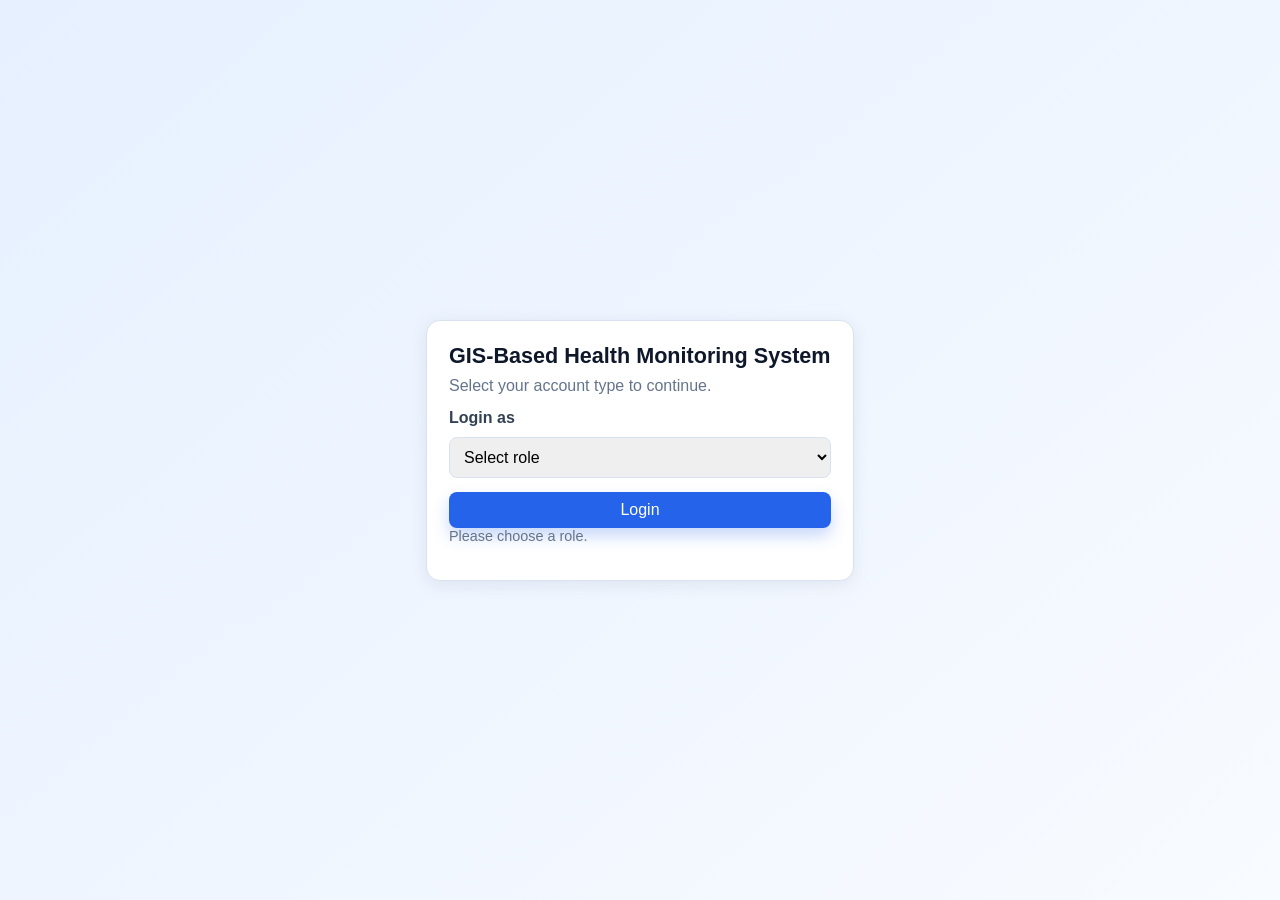
==== system/index.html @ 80acff9d "mao nani" ====
<!DOCTYPE html>
<html lang="en">
<head>
  <meta charset="UTF-8">
  <meta name="viewport" content="width=device-width, initial-scale=1.0">
  <title>GIS-Based Health Monitoring System</title>
  <link rel="stylesheet" href="styles.css">
</head>
<body>
  <button type="button" class="menu-fab" id="sidebar-toggle" aria-label="Toggle navigation" aria-expanded="true">
    <span class="menu-fab-lines">
      <span></span>
      <span></span>
      <span></span>
    </span>
  </button>
  <main class="layout sidebar-open">
    <aside class="sidebar">
      <h2>Navigation</h2>
      <p class="nav-group-title">Main</p>
      <nav>
        <a href="#admin-dashboard">Admin Dashboard</a>
        <a href="#case-management">Case Management</a>
      </nav>
      <hr class="sidebar-divider">
      <p class="nav-group-title">Case Workflow</p>
      <nav>
        <a href="#case-form-panel">Case Entry Form</a>
        <a href="#case-records-panel">Case Records</a>
        <a href="#history-panel">Submission History</a>
        <a href="#feedback-panel">Feedback</a>
      </nav>
      <div class="legend">
        <h3>Legend</h3>
        <p><span class="dot high"></span>High-risk barangay</p>
        <p><span class="dot medium"></span>Moderate-risk barangay</p>
        <p><span class="dot low"></span>Low-risk barangay</p>
      </div>
      <button type="button" class="btn ghost logout-btn sidebar-logout" id="logout-btn">Logout</button>
    </aside>

    <section class="content">
      <section id="admin-dashboard" class="panel">
        <div class="panel-title">
          <h2>Admin Dashboard</h2>
          <span class="pill role-admin">Role: Admin</span>
        </div>
        <div class="cards">
          <article class="card">
            <h3>Total Children Assessed</h3>
            <p class="number">1,248</p>
            <small>Current month</small>
          </article>
          <article class="card warning">
            <h3>Identified Malnourished</h3>
            <p class="number">147</p>
            <small>11.8% prevalence</small>
          </article>
          <article class="card danger">
            <h3>Urgent Alerts</h3>
            <p class="number">6</p>
            <small>Need immediate action</small>
          </article>
        </div>
      </section>

      <section id="case-management" class="panel">
        <div class="panel-title">
          <h2>Case Management</h2>
          <span class="pill role-admin">Barangay Health Worker</span>
        </div>

        <div class="case-summary" id="case-summary">
          <article class="summary-item">
            <h3>Monthly Screened</h3>
            <p id="summary-screened">1</p>
          </article>
          <article class="summary-item warning">
            <h3>Monthly Malnourished</h3>
            <p id="summary-malnourished">1</p>
          </article>
          <article class="summary-item">
            <h3>Prevalence Rate</h3>
            <p id="summary-prevalence">100.0%</p>
          </article>
          <article class="summary-item low">
            <h3>Submitted Cases</h3>
            <p id="summary-submitted">0</p>
          </article>
        </div>

        <form id="case-form" class="case-form">
          <div id="case-form-panel"></div>
          <div class="form-grid form-grid-wide">
            <label for="child-name">
              Child Full Name
              <input type="text" id="child-name" placeholder="e.g. Juan Dela Cruz" required>
            </label>
            <label for="child-age">
              Age
              <input type="number" id="child-age" min="0" max="18" placeholder="0-18" required>
            </label>
            <label for="child-sex">
              Sex
              <select id="child-sex" required>
                <option value="">Select sex</option>
                <option value="Male">Male</option>
                <option value="Female">Female</option>
              </select>
            </label>
            <label for="barangay-name">
              Barangay
              <input type="text" id="barangay-name" placeholder="e.g. Barangay 1" required>
            </label>
            <label for="date-screened">
              Date Screened
              <input type="date" id="date-screened" required>
            </label>
            <label for="nutritional-status">
              Nutritional Status
              <select id="nutritional-status" required>
                <option value="">Select status</option>
                <option value="Severely Underweight">Severely Underweight</option>
                <option value="Underweight">Underweight</option>
                <option value="Normal">Normal</option>
              </select>
            </label>
            <label for="workflow-status">
              Workflow Status
              <select id="workflow-status" required>
                <option value="Draft">Draft</option>
                <option value="For Submission">For Submission</option>
                <option value="Returned for Correction">Returned for Correction</option>
              </select>
            </label>
            <label for="case-remarks" class="full-width">
              Remarks / Notes
              <textarea id="case-remarks" rows="2" placeholder="Optional case notes or correction remarks"></textarea>
            </label>
          </div>
          <div class="action-row action-row-between">
            <div class="action-group">
              <button type="submit" class="btn primary" id="save-case-btn">Add Case</button>
              <button type="button" class="btn ghost" id="clear-form-btn">Clear Form</button>
            </div>
            <button type="button" class="btn success" id="submit-cases-btn">Submit Case List to Super Admin</button>
          </div>
          <p class="status-text" id="submission-status">No submission yet.</p>
        </form>

        <div class="filters-bar">
          <input type="text" id="filter-search" placeholder="Search child name">
          <input type="text" id="filter-barangay" placeholder="Filter by barangay">
          <select id="filter-nutrition">
            <option value="">All nutrition status</option>
            <option value="Severely Underweight">Severely Underweight</option>
            <option value="Underweight">Underweight</option>
            <option value="Normal">Normal</option>
          </select>
          <select id="filter-workflow">
            <option value="">All workflow status</option>
            <option value="Draft">Draft</option>
            <option value="For Submission">For Submission</option>
            <option value="Submitted">Submitted</option>
            <option value="Returned for Correction">Returned for Correction</option>
          </select>
        </div>

        <div class="table-wrap" id="case-records-panel">
          <table class="cases-table">
            <thead>
              <tr>
                <th>Child Name</th>
                <th>Age</th>
                <th>Sex</th>
                <th>Barangay</th>
                <th>Date Screened</th>
                <th>Nutrition Status</th>
                <th>Workflow</th>
                <th>Remarks</th>
                <th>Actions</th>
              </tr>
            </thead>
            <tbody id="cases-tbody"></tbody>
          </table>
        </div>

        <div class="support-grid">
          <section class="subpanel" id="history-panel">
            <h3>Submission History</h3>
            <div class="table-wrap">
              <table>
                <thead>
                  <tr>
                    <th>Submission Time</th>
                    <th>Cases Submitted</th>
                    <th>Status</th>
                  </tr>
                </thead>
                <tbody id="submission-history-body">
                  <tr>
                    <td colspan="3" class="empty-row">No submissions yet.</td>
                  </tr>
                </tbody>
              </table>
            </div>
          </section>

          <section class="subpanel" id="feedback-panel">
            <h3>Notifications and Feedback</h3>
            <ul id="feedback-list" class="feedback-list">
              <li class="empty-row">No returned cases.</li>
            </ul>
          </section>
        </div>
      </section>

    </section>
  </main>
  <script>
    (function () {
      const currentRole = sessionStorage.getItem("userRole");
      if (currentRole !== "admin") {
        window.location.href = "login.html";
        return;
      }

      const layout = document.querySelector(".layout");
      const sidebarToggle = document.querySelector("#sidebar-toggle");
      const logoutBtn = document.querySelector("#logout-btn");
      const caseForm = document.querySelector("#case-form");
      const casesBody = document.querySelector("#cases-tbody");
      const childNameInput = document.querySelector("#child-name");
      const childAgeInput = document.querySelector("#child-age");
      const childSexInput = document.querySelector("#child-sex");
      const barangayInput = document.querySelector("#barangay-name");
      const dateScreenedInput = document.querySelector("#date-screened");
      const statusInput = document.querySelector("#nutritional-status");
      const workflowInput = document.querySelector("#workflow-status");
      const remarksInput = document.querySelector("#case-remarks");
      const clearFormBtn = document.querySelector("#clear-form-btn");
      const submitCasesBtn = document.querySelector("#submit-cases-btn");
      const saveCaseBtn = document.querySelector("#save-case-btn");
      const submissionStatus = document.querySelector("#submission-status");
      const summaryScreened = document.querySelector("#summary-screened");
      const summaryMalnourished = document.querySelector("#summary-malnourished");
      const summaryPrevalence = document.querySelector("#summary-prevalence");
      const summarySubmitted = document.querySelector("#summary-submitted");
      const filterSearch = document.querySelector("#filter-search");
      const filterBarangay = document.querySelector("#filter-barangay");
      const filterNutrition = document.querySelector("#filter-nutrition");
      const filterWorkflow = document.querySelector("#filter-workflow");
      const submissionHistoryBody = document.querySelector("#submission-history-body");
      const feedbackList = document.querySelector("#feedback-list");

      let editingCaseId = null;
      let nextId = 2;
      const submissionHistory = [];
      const cases = [
        {
          id: 1,
          childName: "Sample Child A",
          childAge: "4",
          childSex: "Female",
          barangay: "Barangay 1",
          dateScreened: "2026-04-17",
          nutrition: "Underweight",
          workflow: "Draft",
          remarks: "Initial assessment completed."
        }
      ];

      if (layout && sidebarToggle) {
        sidebarToggle.addEventListener("click", function () {
          const isOpen = layout.classList.toggle("sidebar-open");
          layout.classList.toggle("sidebar-closed", !isOpen);
          sidebarToggle.setAttribute("aria-expanded", String(isOpen));
        });
      }

      if (logoutBtn) {
        logoutBtn.addEventListener("click", function () {
          sessionStorage.removeItem("userRole");
          window.location.href = "login.html";
        });
      }

      if (!caseForm || !casesBody) return;

      function resetCaseForm() {
        caseForm.reset();
        workflowInput.value = "Draft";
        editingCaseId = null;
        saveCaseBtn.textContent = "Add Case";
      }

      function getStatusPill(status) {
        if (status === "Severely Underweight") {
          return '<span class="pill risk high">Severely Underweight</span>';
        }
        if (status === "Underweight") {
          return '<span class="pill risk medium">Underweight</span>';
        }
        return '<span class="pill risk low">Normal</span>';
      }

      function escapeHtml(value) {
        return String(value)
          .replaceAll("&", "&amp;")
          .replaceAll("<", "&lt;")
          .replaceAll(">", "&gt;")
          .replaceAll('"', "&quot;")
          .replaceAll("'", "&#39;");
      }

      function getWorkflowPill(status) {
        if (status === "Submitted") return '<span class="pill wf submitted">Submitted</span>';
        if (status === "For Submission") return '<span class="pill wf for-submit">For Submission</span>';
        if (status === "Returned for Correction") return '<span class="pill wf returned">Returned for Correction</span>';
        return '<span class="pill wf draft">Draft</span>';
      }

      function updateSummary() {
        const total = cases.length;
        const malnourished = cases.filter(function (item) {
          return item.nutrition === "Severely Underweight" || item.nutrition === "Underweight";
        }).length;
        const submitted = cases.filter(function (item) {
          return item.workflow === "Submitted";
        }).length;
        const prevalence = total === 0 ? 0 : (malnourished / total) * 100;

        summaryScreened.textContent = String(total);
        summaryMalnourished.textContent = String(malnourished);
        summaryPrevalence.textContent = prevalence.toFixed(1) + "%";
        summarySubmitted.textContent = String(submitted);
      }

      function renderSubmissionHistory() {
        submissionHistoryBody.innerHTML = "";
        if (submissionHistory.length === 0) {
          submissionHistoryBody.innerHTML = '<tr><td colspan="3" class="empty-row">No submissions yet.</td></tr>';
          return;
        }

        submissionHistory.forEach(function (item) {
          const row = document.createElement("tr");
          row.innerHTML =
            "<td>" + escapeHtml(item.time) + "</td>" +
            "<td>" + escapeHtml(item.count) + "</td>" +
            '<td><span class="pill wf submitted">Submitted</span></td>';
          submissionHistoryBody.appendChild(row);
        });
      }

      function renderFeedback() {
        feedbackList.innerHTML = "";
        const returnedCases = cases.filter(function (item) {
          return item.workflow === "Returned for Correction" && item.remarks;
        });

        if (returnedCases.length === 0) {
          feedbackList.innerHTML = '<li class="empty-row">No returned cases.</li>';
          return;
        }

        returnedCases.forEach(function (item) {
          const listItem = document.createElement("li");
          listItem.innerHTML = "<strong>" +
            escapeHtml(item.childName) +
            " (" +
            escapeHtml(item.barangay) +
            ")</strong>: " +
            escapeHtml(item.remarks);
          feedbackList.appendChild(listItem);
        });
      }

      function getFilteredCases() {
        const search = filterSearch.value.trim().toLowerCase();
        const barangayFilter = filterBarangay.value.trim().toLowerCase();
        const nutritionFilter = filterNutrition.value;
        const workflowFilter = filterWorkflow.value;

        return cases.filter(function (item) {
          const matchSearch = !search || item.childName.toLowerCase().includes(search);
          const matchBarangay = !barangayFilter || item.barangay.toLowerCase().includes(barangayFilter);
          const matchNutrition = !nutritionFilter || item.nutrition === nutritionFilter;
          const matchWorkflow = !workflowFilter || item.workflow === workflowFilter;
          return matchSearch && matchBarangay && matchNutrition && matchWorkflow;
        });
      }

      function renderCases() {
        const filteredCases = getFilteredCases();
        casesBody.innerHTML = "";

        if (filteredCases.length === 0) {
          casesBody.innerHTML =
            '<tr><td colspan="9" class="empty-row">No cases match the current filters.</td></tr>';
          return;
        }

        filteredCases.forEach(function (item) {
          const row = document.createElement("tr");
          row.setAttribute("data-id", String(item.id));
          row.innerHTML =
            "<td>" + escapeHtml(item.childName) + "</td>" +
            "<td>" + escapeHtml(item.childAge) + "</td>" +
            "<td>" + escapeHtml(item.childSex) + "</td>" +
            "<td>" + escapeHtml(item.barangay) + "</td>" +
            "<td>" + escapeHtml(item.dateScreened) + "</td>" +
            "<td>" + getStatusPill(item.nutrition) + "</td>" +
            "<td>" + getWorkflowPill(item.workflow) + "</td>" +
            "<td>" + escapeHtml(item.remarks || "-") + "</td>" +
            '<td class="cell-actions">' +
            '<button type="button" class="btn small edit-btn">Edit</button>' +
            '<button type="button" class="btn small danger delete-btn">Delete</button>' +
            '<button type="button" class="btn small ghost remark-btn">Add Remark</button>' +
            "</td>";
          casesBody.appendChild(row);
        });
      }

      function refreshUI() {
        renderCases();
        updateSummary();
        renderSubmissionHistory();
        renderFeedback();
      }

      caseForm.addEventListener("submit", function (event) {
        event.preventDefault();

        const childName = childNameInput.value.trim();
        const childAge = childAgeInput.value.trim();
        const childSex = childSexInput.value.trim();
        const barangay = barangayInput.value.trim();
        const dateScreened = dateScreenedInput.value.trim();
        const nutrition = statusInput.value.trim();
        const workflow = workflowInput.value.trim();
        const remarks = remarksInput.value.trim();

        if (!childName || !childAge || !childSex || !barangay || !dateScreened || !nutrition || !workflow) {
          submissionStatus.textContent = "Please fill out all required fields.";
          return;
        }

        const ageNumber = Number(childAge);
        if (!Number.isInteger(ageNumber) || ageNumber < 0 || ageNumber > 18) {
          submissionStatus.textContent = "Age must be a whole number from 0 to 18.";
          return;
        }

        const isDuplicate = cases.some(function (item) {
          return item.id !== editingCaseId &&
            item.childName.toLowerCase() === childName.toLowerCase() &&
            item.barangay.toLowerCase() === barangay.toLowerCase() &&
            item.dateScreened === dateScreened;
        });

        if (isDuplicate) {
          submissionStatus.textContent = "Duplicate case detected for the same child, barangay, and date.";
          return;
        }

        if (editingCaseId) {
          const currentCase = cases.find(function (item) {
            return item.id === editingCaseId;
          });
          if (!currentCase) return;

          currentCase.childName = childName;
          currentCase.childAge = childAge;
          currentCase.childSex = childSex;
          currentCase.barangay = barangay;
          currentCase.dateScreened = dateScreened;
          currentCase.nutrition = nutrition;
          currentCase.workflow = workflow;
          currentCase.remarks = remarks;
        } else {
          cases.push({
            id: nextId++,
            childName: childName,
            childAge: childAge,
            childSex: childSex,
            barangay: barangay,
            dateScreened: dateScreened,
            nutrition: nutrition,
            workflow: workflow,
            remarks: remarks
          });
        }

        submissionStatus.textContent = "Case list updated. Ready for submission.";
        refreshUI();
        resetCaseForm();
      });

      casesBody.addEventListener("click", function (event) {
        const target = event.target;
        if (!(target instanceof HTMLButtonElement)) return;

        const row = target.closest("tr");
        if (!row) return;
        const caseId = Number(row.getAttribute("data-id"));
        const currentCase = cases.find(function (item) {
          return item.id === caseId;
        });
        if (!currentCase) return;

        if (target.classList.contains("delete-btn")) {
          const currentIndex = cases.findIndex(function (item) {
            return item.id === caseId;
          });
          if (currentIndex >= 0) {
            cases.splice(currentIndex, 1);
          }
          if (editingCaseId === caseId) resetCaseForm();
          submissionStatus.textContent = "Case deleted. Review and submit updates.";
          refreshUI();
          return;
        }

        if (target.classList.contains("edit-btn")) {
          childNameInput.value = currentCase.childName;
          childAgeInput.value = currentCase.childAge;
          childSexInput.value = currentCase.childSex;
          barangayInput.value = currentCase.barangay;
          dateScreenedInput.value = currentCase.dateScreened;
          statusInput.value = currentCase.nutrition;
          workflowInput.value = currentCase.workflow;
          remarksInput.value = currentCase.remarks || "";
          editingCaseId = caseId;
          saveCaseBtn.textContent = "Update Case";
          submissionStatus.textContent = "Editing case for " + currentCase.childName + ".";
          return;
        }

        if (target.classList.contains("remark-btn")) {
          const remarkInput = window.prompt("Enter return/correction remark:", currentCase.remarks || "");
          if (remarkInput === null) return;
          currentCase.remarks = remarkInput.trim();
          if (currentCase.remarks) {
            currentCase.workflow = "Returned for Correction";
          }
          submissionStatus.textContent = "Remark saved.";
          refreshUI();
        }
      });

      clearFormBtn.addEventListener("click", function () {
        resetCaseForm();
      });

      submitCasesBtn.addEventListener("click", function () {
        const totalCases = cases.length;
        if (totalCases === 0) {
          submissionStatus.textContent = "No cases available to submit.";
          return;
        }

        let submittedNow = 0;
        cases.forEach(function (item) {
          if (item.workflow === "Draft" || item.workflow === "For Submission") {
            item.workflow = "Submitted";
            submittedNow += 1;
          }
        });

        submissionHistory.unshift({
          time: new Date().toLocaleString(),
          count: submittedNow
        });

        submissionStatus.textContent = submittedNow > 0
          ? "Submitted " + submittedNow + " case(s) to Super Admin for validation."
          : "No Draft/For Submission cases were available to submit.";
        refreshUI();
      });

      [filterSearch, filterBarangay, filterNutrition, filterWorkflow].forEach(function (filterInput) {
        filterInput.addEventListener("input", renderCases);
        filterInput.addEventListener("change", renderCases);
      });

      refreshUI();
    })();
  </script>
</body>
</html>
---- system/styles.css ----
:root {
  --bg: #eef3ff;
  --panel: #ffffff;
  --primary: #2563eb;
  --primary-dark: #1d4ed8;
  --text: #0f172a;
  --muted: #64748b;
  --border: #d9e2f1;
  --high: #dc2626;
  --medium: #f59e0b;
  --low: #16a34a;
  --shadow-soft: 0 10px 30px rgba(15, 23, 42, 0.08);
}

* {
  box-sizing: border-box;
}

body {
  margin: 0;
  font-family: "Segoe UI", Tahoma, Arial, sans-serif;
  background:
    radial-gradient(circle at 10% 10%, #f8fbff 0%, transparent 40%),
    radial-gradient(circle at 90% 0%, #e9f0ff 0%, transparent 35%),
    var(--bg);
  color: var(--text);
}

.menu-fab {
  position: fixed;
  top: 14px;
  left: 14px;
  width: 44px;
  height: 44px;
  border-radius: 10px;
  border: 1px solid #cfd8ea;
  background: #ffffff;
  display: grid;
  place-items: center;
  padding: 0;
  cursor: pointer;
  z-index: 1100;
  box-shadow: 0 10px 24px rgba(15, 23, 42, 0.16);
  transition: transform 0.2s ease, box-shadow 0.2s ease;
}

.menu-fab-lines {
  display: grid;
  gap: 4px;
}

.menu-fab-lines span {
  display: block;
  width: 18px;
  height: 2px;
  border-radius: 999px;
  background: #0f172a;
}

.menu-fab:hover {
  background: #f8fafc;
  transform: translateY(-1px);
  box-shadow: 0 14px 28px rgba(15, 23, 42, 0.2);
}

.auth-tools {
  display: flex;
  align-items: center;
  gap: 10px;
}

.topbar {
  padding: 18px 24px;
  background: linear-gradient(120deg, #0052cc, #2a7fff);
  color: #fff;
  display: flex;
  justify-content: space-between;
  gap: 16px;
  align-items: center;
}

.sidebar-toggle {
  border: 1px solid rgba(255, 255, 255, 0.5);
  background: rgba(255, 255, 255, 0.16);
  color: #fff;
  border-radius: 8px;
  padding: 8px 12px;
  font-weight: 600;
  cursor: pointer;
}

.sidebar-toggle:hover {
  background: rgba(255, 255, 255, 0.24);
}

.logout-btn {
  background: rgba(255, 255, 255, 0.16);
  border-color: rgba(255, 255, 255, 0.45);
  color: #fff;
}

.logout-btn:hover {
  background: rgba(255, 255, 255, 0.24);
}

.sidebar-logout {
  margin-top: 18px;
  width: 100%;
}

.topbar h1 {
  margin: 0;
  font-size: 1.5rem;
}

.topbar p {
  margin: 6px 0 0;
  opacity: 0.95;
  font-size: 0.95rem;
}

.layout {
  display: grid;
  grid-template-columns: 260px 1fr;
  min-height: 100vh;
  transition: grid-template-columns 0.25s ease;
}

.layout.sidebar-open {
  grid-template-columns: 260px 1fr;
}

.layout.sidebar-closed {
  grid-template-columns: 0 1fr;
}

.sidebar {
  background: linear-gradient(175deg, #0f172a 0%, #111c36 100%);
  color: #fff;
  padding: 20px 18px;
  transition: opacity 0.2s ease, padding 0.2s ease;
  overflow: hidden;
  border-right: 1px solid rgba(148, 163, 184, 0.18);
}

.layout.sidebar-closed .sidebar {
  opacity: 0;
  pointer-events: none;
  padding-left: 0;
  padding-right: 0;
}

.sidebar h2 {
  margin-top: 0;
  font-size: 1.1rem;
}

.sidebar nav {
  display: grid;
  gap: 10px;
  margin-bottom: 12px;
}

.nav-group-title {
  margin: 12px 0 8px;
  font-size: 0.75rem;
  text-transform: uppercase;
  letter-spacing: 0.04em;
  color: #93c5fd;
  font-weight: 700;
}

.sidebar-divider {
  border: none;
  border-top: 1px solid rgba(148, 163, 184, 0.35);
  margin: 10px 0;
}

.sidebar a {
  text-decoration: none;
  color: #d1e4ff;
  padding: 10px;
  border-radius: 10px;
  background: rgba(255, 255, 255, 0.06);
  border: 1px solid rgba(255, 255, 255, 0.06);
  transition: all 0.18s ease;
}

.sidebar a:hover {
  background: rgba(59, 130, 246, 0.25);
  border-color: rgba(96, 165, 250, 0.35);
  transform: translateX(2px);
}

.legend h3 {
  margin: 0 0 8px;
}

.legend p {
  margin: 8px 0;
  font-size: 0.92rem;
  color: #d1e4ff;
}

.dot {
  display: inline-block;
  width: 11px;
  height: 11px;
  border-radius: 50%;
  margin-right: 7px;
}

.dot.high {
  background: var(--high);
}

.dot.medium {
  background: var(--medium);
}

.dot.low {
  background: var(--low);
}

.content {
  padding: 22px;
  padding-top: 72px;
  display: grid;
  gap: 18px;
}

.panel {
  background: var(--panel);
  border: 1px solid var(--border);
  border-radius: 16px;
  padding: 18px;
  box-shadow: var(--shadow-soft);
}

.panel-title {
  display: flex;
  justify-content: space-between;
  align-items: center;
  gap: 10px;
}

.panel h2 {
  margin-top: 0;
}

.cards {
  margin-top: 8px;
  display: grid;
  grid-template-columns: repeat(auto-fit, minmax(180px, 1fr));
  gap: 14px;
}

.card {
  border: 1px solid var(--border);
  border-left: 4px solid var(--primary);
  border-radius: 10px;
  padding: 14px;
  background: linear-gradient(180deg, #ffffff 0%, #f8fbff 100%);
  transition: transform 0.2s ease, box-shadow 0.2s ease;
}

.card:hover {
  transform: translateY(-2px);
  box-shadow: 0 10px 22px rgba(15, 23, 42, 0.1);
}

.card.warning {
  border-left-color: var(--medium);
}

.card.danger {
  border-left-color: var(--high);
}

.card h3 {
  margin: 0 0 8px;
  font-size: 0.95rem;
  color: #334155;
}

.number {
  margin: 0;
  font-size: 1.8rem;
  font-weight: 700;
}

.card small {
  color: var(--muted);
}

.case-form {
  margin-top: 10px;
  margin-bottom: 14px;
  border: 1px solid var(--border);
  border-radius: 12px;
  padding: 14px;
  background: #fbfdff;
}

.case-summary {
  display: grid;
  grid-template-columns: repeat(auto-fit, minmax(150px, 1fr));
  gap: 10px;
  margin: 10px 0 14px;
}

.summary-item {
  border: 1px solid var(--border);
  border-left: 4px solid var(--primary);
  border-radius: 10px;
  padding: 10px 12px;
  background: #fff;
}

.summary-item h3 {
  margin: 0 0 6px;
  font-size: 0.86rem;
  color: #475569;
}

.summary-item p {
  margin: 0;
  font-size: 1.4rem;
  font-weight: 700;
}

.summary-item.high {
  border-left-color: var(--high);
}

.summary-item.warning {
  border-left-color: var(--medium);
}

.summary-item.medium {
  border-left-color: var(--medium);
}

.summary-item.low {
  border-left-color: var(--low);
}

.form-grid {
  display: grid;
  grid-template-columns: repeat(auto-fit, minmax(180px, 1fr));
  gap: 10px;
}

.form-grid-wide {
  grid-template-columns: repeat(auto-fit, minmax(210px, 1fr));
}

.form-grid label {
  display: grid;
  gap: 6px;
  font-size: 0.88rem;
  color: #334155;
  font-weight: 600;
}

.form-grid input,
.form-grid select,
.form-grid textarea {
  border: 1px solid var(--border);
  border-radius: 8px;
  padding: 10px;
  font: inherit;
  color: var(--text);
  background: #fff;
  transition: border-color 0.15s ease, box-shadow 0.15s ease;
}

.form-grid input:focus,
.form-grid select:focus,
.form-grid textarea:focus,
.filters-bar input:focus,
.filters-bar select:focus {
  outline: none;
  border-color: #93c5fd;
  box-shadow: 0 0 0 3px rgba(37, 99, 235, 0.12);
}

.full-width {
  grid-column: 1 / -1;
}

.action-row {
  margin-top: 12px;
  display: flex;
  flex-wrap: wrap;
  gap: 10px;
}

.action-row-between {
  justify-content: space-between;
  align-items: center;
}

.action-group {
  display: flex;
  flex-wrap: wrap;
  gap: 10px;
}

.filters-bar {
  display: grid;
  grid-template-columns: repeat(auto-fit, minmax(180px, 1fr));
  gap: 10px;
  margin-bottom: 12px;
}

.filters-bar input,
.filters-bar select {
  border: 1px solid var(--border);
  border-radius: 8px;
  padding: 9px 10px;
  font: inherit;
  background: #fff;
}

.btn {
  border: 1px solid transparent;
  border-radius: 8px;
  padding: 8px 12px;
  font-weight: 600;
  cursor: pointer;
  font: inherit;
  transition: transform 0.15s ease, box-shadow 0.15s ease, background 0.15s ease;
}

.btn:hover {
  transform: translateY(-1px);
}

.btn.primary {
  background: var(--primary);
  color: #fff;
  box-shadow: 0 8px 16px rgba(37, 99, 235, 0.25);
}

.btn.success {
  background: #15803d;
  color: #fff;
}

.btn.ghost {
  background: #f8fbff;
  border-color: var(--border);
  color: var(--text);
}

.btn.danger {
  background: #dc2626;
  color: #fff;
}

.btn.small {
  padding: 6px 10px;
  font-size: 0.85rem;
}

.cases-table th {
  white-space: nowrap;
}

.cell-actions {
  display: flex;
  gap: 8px;
  flex-wrap: wrap;
}

.status-text {
  margin: 10px 0 0;
  color: var(--muted);
  font-size: 0.9rem;
}

.empty-row {
  text-align: center;
  color: var(--muted);
}

.support-grid {
  margin-top: 14px;
  display: grid;
  grid-template-columns: 1fr 1fr;
  gap: 12px;
}

.subpanel {
  border: 1px solid var(--border);
  border-radius: 10px;
  padding: 12px;
  background: #fff;
}

.subpanel h3 {
  margin: 0 0 10px;
  font-size: 1rem;
}

.map-panel .status-text {
  margin-bottom: 12px;
}

.map-placeholder {
  min-height: 420px;
  border: 2px dashed var(--border);
  border-radius: 12px;
  background: linear-gradient(160deg, #f0f6ff 0%, #e8f2fc 100%);
  display: grid;
  place-content: center;
  text-align: center;
  padding: 24px;
  color: var(--muted);
}

.map-placeholder p {
  margin: 0 0 6px;
  font-size: 1.05rem;
  font-weight: 600;
  color: #475569;
}

.map-placeholder small {
  display: block;
  max-width: 420px;
  margin: 0 auto;
  line-height: 1.45;
}

.feedback-list {
  margin: 0;
  padding-left: 18px;
  display: grid;
  gap: 8px;
}

.wf.draft {
  background: #e2e8f0;
  color: #334155;
}

.wf.for-submit {
  background: #fff3cd;
  color: #8a6000;
}

.wf.submitted {
  background: #dcfce7;
  color: #166534;
}

.wf.returned {
  background: #fee2e2;
  color: #991b1b;
}

.login-page {
  min-height: 100vh;
  display: grid;
  place-items: center;
  background: linear-gradient(140deg, #e6f0ff, #f8fbff);
}

.login-wrap {
  width: 100%;
  max-width: 460px;
  padding: 16px;
}

.login-card {
  background: #fff;
  border: 1px solid var(--border);
  border-radius: 14px;
  padding: 22px;
  box-shadow: 0 4px 18px rgba(2, 24, 66, 0.08);
}

.login-card h1 {
  margin: 0 0 8px;
  font-size: 1.35rem;
}

.login-card p {
  margin: 0 0 14px;
  color: var(--muted);
}

.login-form {
  display: grid;
  gap: 10px;
}

.login-form label {
  font-weight: 600;
  color: #334155;
}

.login-form select {
  border: 1px solid var(--border);
  border-radius: 8px;
  padding: 10px;
  font: inherit;
}

.login-btn {
  margin-top: 4px;
}

.table-wrap {
  overflow-x: auto;
}

table {
  width: 100%;
  border-collapse: collapse;
}

thead {
  background: #edf3ff;
}

th,
td {
  padding: 12px;
  border-bottom: 1px solid var(--border);
  text-align: left;
  font-size: 0.95rem;
}

tbody tr:hover {
  background: #f8fbff;
}

.pill {
  display: inline-block;
  border-radius: 999px;
  padding: 6px 10px;
  font-size: 0.78rem;
  font-weight: 600;
}

.status-live {
  background: rgba(255, 255, 255, 0.25);
  color: #fff;
}

.role-admin {
  background: #dbebff;
  color: #0a58ca;
}

.role-super {
  background: #efe6ff;
  color: #6b21a8;
}

.risk.high {
  background: #fee2e2;
  color: #991b1b;
}

.risk.medium {
  background: #fff3cd;
  color: #8a6000;
}

.risk.low {
  background: #dcfce7;
  color: #166534;
}

.alerts {
  display: grid;
  gap: 12px;
}

.alert {
  border: 1px solid var(--border);
  border-left: 5px solid;
  padding: 14px;
  border-radius: 10px;
}

.alert h3 {
  margin: 0 0 6px;
}

.alert p {
  margin: 0 0 6px;
}

.alert small {
  color: var(--muted);
}

.alert.high {
  border-left-color: var(--high);
  background: #fff7f7;
}

.alert.medium {
  border-left-color: var(--medium);
  background: #fffcf3;
}

.alert.low {
  border-left-color: var(--low);
  background: #f4fff8;
}

@media (max-width: 980px) {
  .menu-fab {
    width: 40px;
    height: 40px;
    border-radius: 10px;
  }

  .menu-fab-lines {
    gap: 4px;
  }

  .menu-fab-lines span {
    width: 16px;
    height: 2px;
  }

  .layout {
    grid-template-columns: 1fr;
    min-height: auto;
  }

  .sidebar {
    position: fixed;
    top: 0;
    left: 0;
    width: 260px;
    height: 100vh;
    border-bottom: none;
    z-index: 1000;
    transform: translateX(-100%);
    opacity: 0;
    pointer-events: none;
  }

  .layout.sidebar-open .sidebar {
    transform: translateX(0);
    opacity: 1;
    pointer-events: auto;
  }

  .layout.sidebar-closed .sidebar {
    transform: translateX(-100%);
  }

  .support-grid {
    grid-template-columns: 1fr;
  }
}
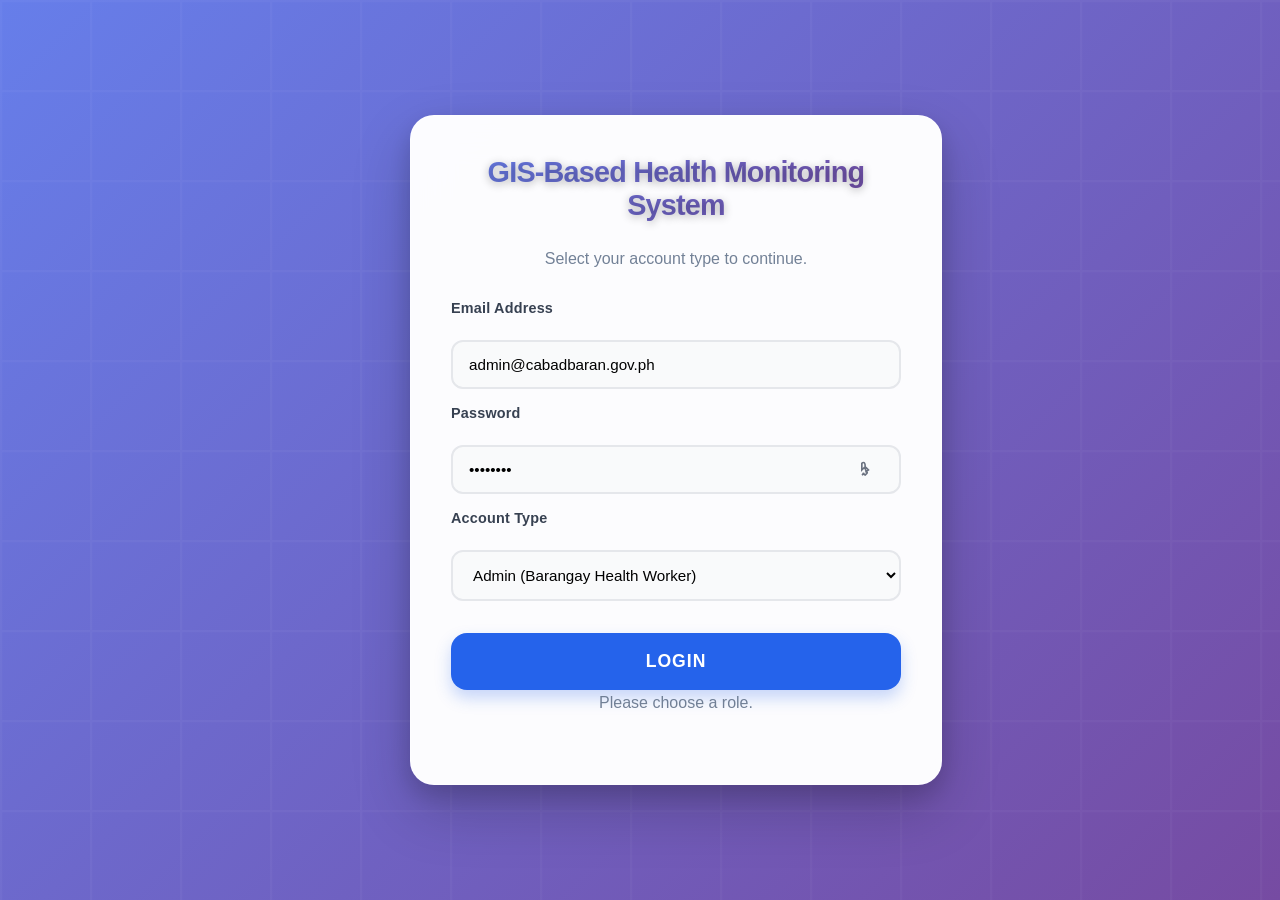
==== commit b3078b0d: "Fixed bugs and Updated the entire System" ====
--- a/system/index.html
+++ b/system/index.html
@@ -16,7 +16,16 @@
   </button>
   <main class="layout sidebar-open">
     <aside class="sidebar">
-      <h2>Navigation</h2>
+      <div class="profile-section">
+        <div class="profile-picture">
+          <img src="https://picsum.photos/seed/admin-avatar/80/80.jpg" alt="Admin Profile" />
+        </div>
+        <div class="profile-info">
+          <h3 class="profile-name">Admin User</h3>
+          <p class="profile-email">admin@cabadbaran.gov.ph</p>
+          <span class="pill role-admin">Barangay Health Worker</span>
+        </div>
+      </div>
       <p class="nav-group-title">Main</p>
       <nav>
         <a href="#admin-dashboard">Admin Dashboard</a>
@@ -145,6 +154,16 @@
             </div>
             <button type="button" class="btn success" id="submit-cases-btn">Submit Case List to Super Admin</button>
           </div>
+          <div class="data-management">
+            <h3>Data Management</h3>
+            <div class="action-group">
+              <button type="button" class="btn primary" id="export-btn">Export Data</button>
+              <label for="import-file" class="btn ghost">Import Data</label>
+              <input type="file" id="import-file" accept=".json" style="display: none;">
+              <button type="button" class="btn ghost" id="generate-sample-btn">Generate Sample Data</button>
+              <button type="button" class="btn danger" id="clear-data-btn">Clear All Data</button>
+            </div>
+          </div>
           <p class="status-text" id="submission-status">No submission yet.</p>
         </form>
 
@@ -254,21 +273,159 @@
       const feedbackList = document.querySelector("#feedback-list");
 
       let editingCaseId = null;
-      let nextId = 2;
-      const submissionHistory = [];
-      const cases = [
-        {
-          id: 1,
-          childName: "Sample Child A",
-          childAge: "4",
-          childSex: "Female",
-          barangay: "Barangay 1",
-          dateScreened: "2026-04-17",
-          nutrition: "Underweight",
-          workflow: "Draft",
-          remarks: "Initial assessment completed."
-        }
-      ];
+      let nextId = 1;
+      let submissionHistory = [];
+      let cases = [];
+
+      // Data persistence functions
+      function saveToLocalStorage() {
+        try {
+          localStorage.setItem('healthCases', JSON.stringify(cases));
+          localStorage.setItem('submissionHistory', JSON.stringify(submissionHistory));
+          localStorage.setItem('nextId', JSON.stringify(nextId));
+        } catch (error) {
+          console.error('Error saving to localStorage:', error);
+          submissionStatus.textContent = 'Error saving data. Storage may be full.';
+        }
+      }
+
+      function loadFromLocalStorage() {
+        try {
+          const savedCases = localStorage.getItem('healthCases');
+          const savedHistory = localStorage.getItem('submissionHistory');
+          const savedNextId = localStorage.getItem('nextId');
+          
+          if (savedCases) cases = JSON.parse(savedCases);
+          if (savedHistory) submissionHistory = JSON.parse(savedHistory);
+          if (savedNextId) nextId = JSON.parse(savedNextId);
+          
+          // If no data exists, initialize with sample data
+          if (cases.length === 0) {
+            cases = [
+              {
+                id: 1,
+                childName: "Sample Child A",
+                childAge: "4",
+                childSex: "Female",
+                barangay: "Barangay 1",
+                dateScreened: "2026-04-17",
+                nutrition: "Underweight",
+                workflow: "Draft",
+                remarks: "Initial assessment completed."
+              }
+            ];
+            nextId = 2;
+          }
+        } catch (error) {
+          console.error('Error loading from localStorage:', error);
+          cases = [];
+          submissionHistory = [];
+          nextId = 1;
+        }
+      }
+
+      function exportData() {
+        const data = {
+          cases: cases,
+          submissionHistory: submissionHistory,
+          exportDate: new Date().toISOString()
+        };
+        const dataStr = JSON.stringify(data, null, 2);
+        const dataBlob = new Blob([dataStr], {type: 'application/json'});
+        const url = URL.createObjectURL(dataBlob);
+        const link = document.createElement('a');
+        link.href = url;
+        link.download = `health-monitoring-data-${new Date().toISOString().split('T')[0]}.json`;
+        link.click();
+        URL.revokeObjectURL(url);
+        showToast("Data exported successfully!", "success");
+      }
+
+      function importData(event) {
+        const file = event.target.files[0];
+        if (!file) return;
+        
+        const reader = new FileReader();
+        reader.onload = function(e) {
+          try {
+            const data = JSON.parse(e.target.result);
+            if (data.cases && Array.isArray(data.cases)) {
+              cases = data.cases;
+              submissionHistory = data.submissionHistory || [];
+              nextId = Math.max(...cases.map(c => c.id), 0) + 1;
+              saveToLocalStorage();
+              refreshUI();
+              submissionStatus.textContent = 'Data imported successfully!';
+            } else {
+              submissionStatus.textContent = 'Invalid data format.';
+            }
+          } catch (error) {
+            submissionStatus.textContent = 'Error importing data. Please check the file format.';
+          }
+        };
+        reader.readAsText(file);
+      }
+
+      function generateSampleData() {
+        const sampleNames = ['Juan Dela Cruz', 'Maria Santos', 'Jose Reyes', 'Ana Garcia', 'Pedro Lopez'];
+        const barangays = ['Barangay 1', 'Barangay 2', 'Barangay 3', 'Barangay 4', 'Barangay 5'];
+        const nutritionStatuses = ['Normal', 'Underweight', 'Severely Underweight'];
+        const workflowStatuses = ['Draft', 'For Submission', 'Submitted'];
+        
+        for (let i = 0; i < 10; i++) {
+          const randomDate = new Date(2026, 3, Math.floor(Math.random() * 30) + 1);
+          cases.push({
+            id: nextId++,
+            childName: sampleNames[Math.floor(Math.random() * sampleNames.length)] + ' ' + (i + 1),
+            childAge: String(Math.floor(Math.random() * 10) + 1),
+            childSex: Math.random() > 0.5 ? 'Male' : 'Female',
+            barangay: barangays[Math.floor(Math.random() * barangays.length)],
+            dateScreened: randomDate.toISOString().split('T')[0],
+            nutrition: nutritionStatuses[Math.floor(Math.random() * nutritionStatuses.length)],
+            workflow: workflowStatuses[Math.floor(Math.random() * workflowStatuses.length)],
+            remarks: Math.random() > 0.7 ? 'Sample remark for testing' : ''
+          });
+        }
+        saveToLocalStorage();
+        refreshUI();
+        submissionStatus.textContent = 'Sample data generated successfully!';
+      }
+
+      function clearAllData() {
+        if (confirm('Are you sure you want to clear all data? This action cannot be undone.')) {
+          cases = [];
+          submissionHistory = [];
+          nextId = 1;
+          localStorage.removeItem('healthCases');
+          localStorage.removeItem('submissionHistory');
+          localStorage.removeItem('nextId');
+          refreshUI();
+          submissionStatus.textContent = 'All data cleared.';
+        }
+      }
+
+      // Toast notification system
+      function showToast(message, type = 'info') {
+        const existingToast = document.querySelector('.toast');
+        if (existingToast) {
+          existingToast.remove();
+        }
+        
+        const toast = document.createElement('div');
+        toast.className = `toast ${type}`;
+        toast.textContent = message;
+        document.body.appendChild(toast);
+        
+        setTimeout(() => toast.classList.add('show'), 100);
+        
+        setTimeout(() => {
+          toast.classList.remove('show');
+          setTimeout(() => toast.remove(), 300);
+        }, 3000);
+      }
+
+      // Load data on page load
+      loadFromLocalStorage();
 
       if (layout && sidebarToggle) {
         sidebarToggle.addEventListener("click", function () {
@@ -441,16 +598,69 @@
         const workflow = workflowInput.value.trim();
         const remarks = remarksInput.value.trim();
 
-        if (!childName || !childAge || !childSex || !barangay || !dateScreened || !nutrition || !workflow) {
-          submissionStatus.textContent = "Please fill out all required fields.";
+        // Enhanced validation
+        const validationErrors = [];
+        
+        if (!childName.trim()) {
+          validationErrors.push("Child name is required");
+        } else if (childName.trim().length < 2) {
+          validationErrors.push("Child name must be at least 2 characters");
+        } else if (childName.trim().length > 100) {
+          validationErrors.push("Child name must be less than 100 characters");
+        }
+        
+        if (!childAge.trim()) {
+          validationErrors.push("Age is required");
+        } else {
+          const ageNumber = Number(childAge);
+          if (!Number.isInteger(ageNumber) || ageNumber < 0 || ageNumber > 18) {
+            validationErrors.push("Age must be a whole number from 0 to 18");
+          }
+        }
+        
+        if (!childSex) {
+          validationErrors.push("Sex is required");
+        }
+        
+        if (!barangay.trim()) {
+          validationErrors.push("Barangay is required");
+        } else if (barangay.trim().length < 2) {
+          validationErrors.push("Barangay name must be at least 2 characters");
+        }
+        
+        if (!dateScreened) {
+          validationErrors.push("Date screened is required");
+        } else {
+          const screenedDate = new Date(dateScreened);
+          const today = new Date();
+          const maxDate = new Date(today.getFullYear(), today.getMonth() + 6, today.getDate());
+          if (screenedDate > maxDate) {
+            validationErrors.push("Date screened cannot be more than 6 months in the future");
+          }
+          if (screenedDate < new Date('2020-01-01')) {
+            validationErrors.push("Date screened cannot be before 2020");
+          }
+        }
+        
+        if (!nutrition) {
+          validationErrors.push("Nutritional status is required");
+        }
+        
+        if (!workflow) {
+          validationErrors.push("Workflow status is required");
+        }
+        
+        if (remarks && remarks.length > 500) {
+          validationErrors.push("Remarks must be less than 500 characters");
+        }
+        
+        if (validationErrors.length > 0) {
+          submissionStatus.textContent = "Validation errors: " + validationErrors.join("; ");
+          submissionStatus.style.color = "var(--high)";
           return;
         }
-
-        const ageNumber = Number(childAge);
-        if (!Number.isInteger(ageNumber) || ageNumber < 0 || ageNumber > 18) {
-          submissionStatus.textContent = "Age must be a whole number from 0 to 18.";
-          return;
-        }
+        
+        submissionStatus.style.color = "var(--muted)";
 
         const isDuplicate = cases.some(function (item) {
           return item.id !== editingCaseId &&
@@ -493,6 +703,8 @@
         }
 
         submissionStatus.textContent = "Case list updated. Ready for submission.";
+        showToast("Case saved successfully!", "success");
+        saveToLocalStorage();
         refreshUI();
         resetCaseForm();
       });
@@ -518,6 +730,8 @@
           }
           if (editingCaseId === caseId) resetCaseForm();
           submissionStatus.textContent = "Case deleted. Review and submit updates.";
+          showToast("Case deleted successfully!", "success");
+          saveToLocalStorage();
           refreshUI();
           return;
         }
@@ -545,6 +759,8 @@
             currentCase.workflow = "Returned for Correction";
           }
           submissionStatus.textContent = "Remark saved.";
+          showToast("Remark saved successfully!", "success");
+          saveToLocalStorage();
           refreshUI();
         }
       });
@@ -576,6 +792,10 @@
         submissionStatus.textContent = submittedNow > 0
           ? "Submitted " + submittedNow + " case(s) to Super Admin for validation."
           : "No Draft/For Submission cases were available to submit.";
+        if (submittedNow > 0) {
+          showToast(`Successfully submitted ${submittedNow} case(s)!`, "success");
+        }
+        saveToLocalStorage();
         refreshUI();
       });
 
@@ -583,6 +803,28 @@
         filterInput.addEventListener("input", renderCases);
         filterInput.addEventListener("change", renderCases);
       });
+
+      // Data management event listeners
+      const exportBtn = document.querySelector("#export-btn");
+      const importFile = document.querySelector("#import-file");
+      const generateSampleBtn = document.querySelector("#generate-sample-btn");
+      const clearDataBtn = document.querySelector("#clear-data-btn");
+
+      if (exportBtn) {
+        exportBtn.addEventListener("click", exportData);
+      }
+
+      if (importFile) {
+        importFile.addEventListener("change", importData);
+      }
+
+      if (generateSampleBtn) {
+        generateSampleBtn.addEventListener("click", generateSampleData);
+      }
+
+      if (clearDataBtn) {
+        clearDataBtn.addEventListener("click", clearAllData);
+      }
 
       refreshUI();
     })();
--- a/system/styles.css
+++ b/system/styles.css
@@ -12,8 +12,33 @@
   --shadow-soft: 0 10px 30px rgba(15, 23, 42, 0.08);
 }
 
+/* Hide scrollbars for cleaner UI */
+::-webkit-scrollbar {
+  width: 0px;
+  height: 0px;
+  background: transparent;
+}
+
+::-webkit-scrollbar-track {
+  background: transparent;
+}
+
+::-webkit-scrollbar-thumb {
+  background: transparent;
+}
+
+::-webkit-scrollbar-thumb:hover {
+  background: transparent;
+}
+
+/* Firefox scrollbar hiding */
 * {
-  box-sizing: border-box;
+  scrollbar-width: none;
+}
+
+html {
+  scrollbar-width: none;
+  -ms-overflow-style: none;
 }
 
 body {
@@ -39,7 +64,7 @@
   place-items: center;
   padding: 0;
   cursor: pointer;
-  z-index: 1100;
+  z-index: 1200;
   box-shadow: 0 10px 24px rgba(15, 23, 42, 0.16);
   transition: transform 0.2s ease, box-shadow 0.2s ease;
 }
@@ -121,13 +146,14 @@
 
 .layout {
   display: grid;
-  grid-template-columns: 260px 1fr;
+  grid-template-columns: 280px 1fr;
   min-height: 100vh;
-  transition: grid-template-columns 0.25s ease;
+  transition: grid-template-columns 0.3s ease;
+  position: relative;
 }
 
 .layout.sidebar-open {
-  grid-template-columns: 260px 1fr;
+  grid-template-columns: 280px 1fr;
 }
 
 .layout.sidebar-closed {
@@ -137,17 +163,81 @@
 .sidebar {
   background: linear-gradient(175deg, #0f172a 0%, #111c36 100%);
   color: #fff;
-  padding: 20px 18px;
-  transition: opacity 0.2s ease, padding 0.2s ease;
-  overflow: hidden;
+  padding: 24px 20px;
+  transition: opacity 0.3s ease, transform 0.3s ease, padding 0.3s ease;
+  overflow-y: auto;
+  overflow-x: hidden;
   border-right: 1px solid rgba(148, 163, 184, 0.18);
+  position: sticky;
+  top: 0;
+  height: 100vh;
+  z-index: 10;
 }
 
 .layout.sidebar-closed .sidebar {
   opacity: 0;
   pointer-events: none;
+  transform: translateX(-20px);
   padding-left: 0;
   padding-right: 0;
+}
+
+.profile-section {
+  display: flex;
+  flex-direction: column;
+  align-items: center;
+  text-align: center;
+  padding: 20px 0;
+  border-bottom: 1px solid rgba(148, 163, 184, 0.35);
+  margin-bottom: 20px;
+}
+
+.profile-picture {
+  margin-bottom: 16px;
+  display: flex;
+  justify-content: center;
+  align-items: center;
+}
+
+.profile-picture img {
+  width: 80px;
+  height: 80px;
+  border-radius: 50%;
+  border: 3px solid rgba(255, 255, 255, 0.2);
+  box-shadow: 0 4px 12px rgba(0, 0, 0, 0.15);
+  transition: transform 0.2s ease, box-shadow 0.2s ease;
+  object-fit: cover;
+  display: block;
+}
+
+.profile-picture img:hover {
+  transform: scale(1.05);
+  box-shadow: 0 6px 16px rgba(0, 0, 0, 0.2);
+}
+
+.profile-info {
+  display: flex;
+  flex-direction: column;
+  align-items: center;
+  gap: 6px;
+  width: 100%;
+}
+
+.profile-name {
+  margin: 0;
+  font-size: 1.1rem;
+  font-weight: 600;
+  color: #fff;
+  text-align: center;
+}
+
+.profile-email {
+  margin: 0;
+  font-size: 0.85rem;
+  color: #93c5fd;
+  opacity: 0.9;
+  text-align: center;
+  word-break: break-word;
 }
 
 .sidebar h2 {
@@ -223,50 +313,64 @@
 }
 
 .content {
-  padding: 22px;
-  padding-top: 72px;
+  padding: 24px;
+  padding-top: 20px;
   display: grid;
-  gap: 18px;
+  gap: 20px;
+  max-width: 100%;
+  overflow-x: hidden;
 }
 
 .panel {
   background: var(--panel);
   border: 1px solid var(--border);
   border-radius: 16px;
-  padding: 18px;
+  padding: 24px;
   box-shadow: var(--shadow-soft);
+  position: relative;
+  overflow: hidden;
 }
 
 .panel-title {
   display: flex;
   justify-content: space-between;
-  align-items: center;
-  gap: 10px;
+  align-items: flex-start;
+  gap: 16px;
+  margin-bottom: 20px;
+  padding-bottom: 16px;
+  border-bottom: 1px solid var(--border);
 }
 
 .panel h2 {
-  margin-top: 0;
+  margin: 0;
+  font-size: 1.5rem;
+  font-weight: 700;
+  color: var(--text);
+  line-height: 1.3;
 }
 
 .cards {
-  margin-top: 8px;
+  margin-top: 20px;
   display: grid;
-  grid-template-columns: repeat(auto-fit, minmax(180px, 1fr));
-  gap: 14px;
+  grid-template-columns: repeat(auto-fit, minmax(200px, 1fr));
+  gap: 16px;
 }
 
 .card {
   border: 1px solid var(--border);
   border-left: 4px solid var(--primary);
-  border-radius: 10px;
-  padding: 14px;
+  border-radius: 12px;
+  padding: 20px;
   background: linear-gradient(180deg, #ffffff 0%, #f8fbff 100%);
-  transition: transform 0.2s ease, box-shadow 0.2s ease;
+  transition: transform 0.2s ease, box-shadow 0.2s ease, border-color 0.2s ease;
+  position: relative;
+  overflow: hidden;
 }
 
 .card:hover {
   transform: translateY(-2px);
-  box-shadow: 0 10px 22px rgba(15, 23, 42, 0.1);
+  box-shadow: 0 12px 28px rgba(15, 23, 42, 0.12);
+  border-color: rgba(37, 99, 235, 0.2);
 }
 
 .card.warning {
@@ -294,27 +398,29 @@
 }
 
 .case-form {
-  margin-top: 10px;
-  margin-bottom: 14px;
+  margin-top: 16px;
+  margin-bottom: 20px;
   border: 1px solid var(--border);
   border-radius: 12px;
-  padding: 14px;
-  background: #fbfdff;
+  padding: 24px;
+  background: linear-gradient(135deg, #fbfdff 0%, #f8fbff 100%);
+  box-shadow: 0 2px 8px rgba(15, 23, 42, 0.04);
 }
 
 .case-summary {
   display: grid;
-  grid-template-columns: repeat(auto-fit, minmax(150px, 1fr));
-  gap: 10px;
-  margin: 10px 0 14px;
+  grid-template-columns: repeat(auto-fit, minmax(160px, 1fr));
+  gap: 16px;
+  margin: 16px 0 20px;
 }
 
 .summary-item {
   border: 1px solid var(--border);
   border-left: 4px solid var(--primary);
-  border-radius: 10px;
-  padding: 10px 12px;
+  border-radius: 12px;
+  padding: 16px;
   background: #fff;
+  transition: transform 0.2s ease, box-shadow 0.2s ease;
 }
 
 .summary-item h3 {
@@ -347,20 +453,22 @@
 
 .form-grid {
   display: grid;
-  grid-template-columns: repeat(auto-fit, minmax(180px, 1fr));
-  gap: 10px;
+  grid-template-columns: repeat(auto-fit, minmax(250px, 1fr));
+  gap: 16px;
+  align-items: start;
 }
 
 .form-grid-wide {
-  grid-template-columns: repeat(auto-fit, minmax(210px, 1fr));
+  grid-template-columns: repeat(auto-fit, minmax(280px, 1fr));
 }
 
 .form-grid label {
   display: grid;
-  gap: 6px;
-  font-size: 0.88rem;
+  gap: 8px;
+  font-size: 0.9rem;
   color: #334155;
   font-weight: 600;
+  line-height: 1.4;
 }
 
 .form-grid input,
@@ -368,11 +476,12 @@
 .form-grid textarea {
   border: 1px solid var(--border);
   border-radius: 8px;
-  padding: 10px;
+  padding: 12px;
   font: inherit;
   color: var(--text);
   background: #fff;
-  transition: border-color 0.15s ease, box-shadow 0.15s ease;
+  transition: border-color 0.15s ease, box-shadow 0.15s ease, transform 0.15s ease;
+  line-height: 1.5;
 }
 
 .form-grid input:focus,
@@ -383,6 +492,7 @@
   outline: none;
   border-color: #93c5fd;
   box-shadow: 0 0 0 3px rgba(37, 99, 235, 0.12);
+  transform: translateY(-1px);
 }
 
 .full-width {
@@ -398,7 +508,34 @@
 
 .action-row-between {
   justify-content: space-between;
-  align-items: center;
+}
+
+.data-management {
+  margin-top: 1.5rem;
+  padding: 1rem;
+  background: var(--bg);
+  border-radius: 8px;
+  border: 1px solid var(--border);
+}
+
+.data-management h3 {
+  margin: 0 0 0.75rem 0;
+  font-size: 0.875rem;
+  font-weight: 600;
+  color: var(--muted);
+  text-transform: uppercase;
+  letter-spacing: 0.05em;
+}
+
+.data-management .action-group {
+  display: flex;
+  flex-wrap: wrap;
+  gap: 0.5rem;
+}
+
+.data-management .btn {
+  font-size: 0.875rem;
+  padding: 0.375rem 0.75rem;
 }
 
 .action-group {
@@ -409,18 +546,23 @@
 
 .filters-bar {
   display: grid;
-  grid-template-columns: repeat(auto-fit, minmax(180px, 1fr));
-  gap: 10px;
-  margin-bottom: 12px;
+  grid-template-columns: repeat(auto-fit, minmax(200px, 1fr));
+  gap: 12px;
+  margin-bottom: 16px;
+  padding: 16px;
+  background: #f8fafc;
+  border-radius: 8px;
+  border: 1px solid var(--border);
 }
 
 .filters-bar input,
 .filters-bar select {
   border: 1px solid var(--border);
   border-radius: 8px;
-  padding: 9px 10px;
+  padding: 12px;
   font: inherit;
   background: #fff;
+  transition: border-color 0.15s ease, box-shadow 0.15s ease;
 }
 
 .btn {
@@ -437,6 +579,16 @@
   transform: translateY(-1px);
 }
 
+.btn:active {
+  transform: translateY(0);
+}
+
+.btn:disabled {
+  opacity: 0.6;
+  cursor: not-allowed;
+  transform: none;
+}
+
 .btn.primary {
   background: var(--primary);
   color: #fff;
@@ -466,12 +618,19 @@
 
 .cases-table th {
   white-space: nowrap;
+  background: #f8fafc;
+  padding: 12px;
+  text-align: left;
+  font-weight: 600;
+  color: #334155;
+  border-bottom: 2px solid var(--border);
 }
 
 .cell-actions {
   display: flex;
-  gap: 8px;
+  gap: 6px;
   flex-wrap: wrap;
+  align-items: center;
 }
 
 .status-text {
@@ -486,22 +645,229 @@
 }
 
 .support-grid {
-  margin-top: 14px;
+  margin-top: 20px;
   display: grid;
   grid-template-columns: 1fr 1fr;
-  gap: 12px;
+  gap: 16px;
+}
+
+@media (max-width: 1024px) {
+  .layout {
+    grid-template-columns: 260px 1fr;
+  }
+  
+  .sidebar {
+    padding: 20px 16px;
+  }
+  
+  .profile-section {
+    padding: 16px 0;
+  }
+  
+  .profile-picture img {
+    width: 60px;
+    height: 60px;
+  }
+  
+  .profile-name {
+    font-size: 1rem;
+  }
+  
+  .profile-email {
+    font-size: 0.8rem;
+  }
+  
+  .content {
+    padding: 20px;
+  }
+  
+  .cards {
+    grid-template-columns: repeat(auto-fit, minmax(180px, 1fr));
+  }
+}
+
+@media (max-width: 768px) {
+  .layout {
+    grid-template-columns: 1fr;
+    position: relative;
+  }
+  
+  .sidebar {
+    position: fixed;
+    top: 0;
+    left: 0;
+    width: 280px;
+    height: 100vh;
+    z-index: 1000;
+    transform: translateX(-100%);
+    transition: transform 0.3s ease;
+    box-shadow: 2px 0 10px rgba(0, 0, 0, 0.1);
+    overflow-y: auto;
+  }
+  
+  .layout.sidebar-open .sidebar {
+    transform: translateX(0);
+  }
+  
+  .layout.sidebar-closed .sidebar {
+    transform: translateX(-100%);
+  }
+  
+  .content {
+    padding: 16px;
+    padding-top: 60px;
+  }
+  
+  .menu-fab {
+    z-index: 1300;
+    position: fixed;
+  }
+  
+  .cards {
+    grid-template-columns: repeat(auto-fit, minmax(150px, 1fr));
+    gap: 12px;
+  }
+  
+  .card {
+    padding: 16px;
+  }
+  
+  .panel {
+    padding: 20px;
+  }
+  
+  .panel-title {
+    flex-direction: column;
+    align-items: flex-start;
+    gap: 12px;
+  }
+  
+  .case-summary {
+    grid-template-columns: repeat(auto-fit, minmax(120px, 1fr));
+    gap: 12px;
+  }
+  
+  .summary-item {
+    padding: 12px;
+  }
+  
+  .case-form {
+    padding: 20px;
+  }
+  
+  .form-grid, .form-grid-wide {
+    grid-template-columns: 1fr;
+    gap: 14px;
+  }
+  
+  .filters-bar {
+    grid-template-columns: 1fr;
+    gap: 10px;
+    padding: 12px;
+  }
+  
+  .action-row-between {
+    flex-direction: column;
+    gap: 12px;
+  }
+  
+  .data-management .action-group {
+    flex-direction: column;
+    gap: 8px;
+  }
+  
+  .support-grid {
+    grid-template-columns: 1fr;
+  }
+  
+  .subpanel {
+    padding: 16px;
+  }
+}
+
+@media (max-width: 480px) {
+  .content {
+    padding: 12px;
+    padding-top: 60px;
+  }
+  
+  .panel {
+    padding: 16px;
+  }
+  
+  .panel h2 {
+    font-size: 1.3rem;
+  }
+  
+  .cards {
+    grid-template-columns: 1fr;
+  }
+  
+  .case-form {
+    padding: 16px;
+  }
+  
+  .sidebar {
+    width: 100%;
+    max-width: 280px;
+    height: 100vh;
+    overflow-y: auto;
+  }
+  
+  .profile-section {
+    padding: 12px 0;
+  }
+  
+  .profile-picture img {
+    width: 50px;
+    height: 50px;
+  }
+  
+  .profile-name {
+    font-size: 0.9rem;
+  }
+  
+  .profile-email {
+    font-size: 0.75rem;
+  }
+  
+  .btn {
+    padding: 10px 14px;
+    font-size: 0.9rem;
+  }
+  
+  .btn.small {
+    padding: 8px 12px;
+    font-size: 0.8rem;
+  }
+  
+  .cell-actions {
+    flex-direction: column;
+    gap: 4px;
+    width: 100%;
+  }
+  
+  .cell-actions .btn {
+    width: 100%;
+    justify-content: center;
+  }
 }
 
 .subpanel {
   border: 1px solid var(--border);
-  border-radius: 10px;
-  padding: 12px;
+  border-radius: 12px;
+  padding: 20px;
   background: #fff;
+  box-shadow: 0 1px 3px rgba(15, 23, 42, 0.04);
 }
 
 .subpanel h3 {
-  margin: 0 0 10px;
-  font-size: 1rem;
+  margin: 0 0 16px;
+  font-size: 1.1rem;
+  font-weight: 600;
+  color: var(--text);
+  border-bottom: 1px solid var(--border);
+  padding-bottom: 8px;
 }
 
 .map-panel .status-text {
@@ -520,6 +886,53 @@
   color: var(--muted);
 }
 
+/* Responsive map behavior */
+@media (max-width: 768px) {
+  #barangay-map-container {
+    height: 400px !important;
+  }
+  
+  .map-legend {
+    font-size: 0.75rem;
+    padding: 8px;
+  }
+  
+  .map-legend h4 {
+    font-size: 0.8rem;
+  }
+  
+  .barangay-popup {
+    font-size: 0.85rem;
+  }
+  
+  .barangay-popup h3 {
+    font-size: 1rem;
+  }
+}
+
+@media (max-width: 480px) {
+  #barangay-map-container {
+    height: 350px !important;
+  }
+  
+  .map-legend {
+    font-size: 0.7rem;
+    padding: 6px;
+  }
+  
+  .map-legend h4 {
+    font-size: 0.75rem;
+  }
+  
+  .barangay-popup {
+    font-size: 0.8rem;
+  }
+  
+  .barangay-popup h3 {
+    font-size: 0.9rem;
+  }
+}
+
 .map-placeholder p {
   margin: 0 0 6px;
   font-size: 1.05rem;
@@ -565,7 +978,21 @@
   min-height: 100vh;
   display: grid;
   place-items: center;
-  background: linear-gradient(140deg, #e6f0ff, #f8fbff);
+  background: linear-gradient(135deg, #667eea 0%, #764ba2 100%);
+  position: relative;
+  overflow: hidden;
+}
+
+.login-page::before {
+  content: '';
+  position: absolute;
+  top: 0;
+  left: 0;
+  right: 0;
+  bottom: 0;
+  background: url('data:image/svg+xml,<svg xmlns="http://www.w3.org/2000/svg" viewBox="0 0 100 100"><defs><pattern id="grid" width="10" height="10" patternUnits="userSpaceOnUse"><path d="M 10 0 L 0 0 0 10" fill="none" stroke="rgba(255,255,255,0.03)" stroke-width="0.5"/></pattern></defs><rect width="100" height="100" fill="url(%23grid)"/></svg>');
+  pointer-events: none;
+  z-index: 1;
 }
 
 .login-wrap {
@@ -575,51 +1002,384 @@
 }
 
 .login-card {
+  background: rgba(255, 255, 255, 0.98);
+  backdrop-filter: blur(20px);
+  border: 1px solid rgba(255, 255, 255, 0.25);
+  border-radius: 24px;
+  padding: 40px;
+  box-shadow: 0 25px 60px rgba(0, 0, 0, 0.2), 0 10px 25px rgba(0, 0, 0, 0.15);
+  position: relative;
+  z-index: 10;
+  max-width: 450px;
+  width: 100%;
+  transition: all 0.4s cubic-bezier(0.4, 0, 0.2, 1);
+}
+
+.login-card:hover {
+  transform: translateY(-5px);
+  box-shadow: 0 25px 50px rgba(0, 0, 0, 0.2), 0 10px 20px rgba(0, 0, 0, 0.15);
+}
+
+.login-card h1 {
+  margin: 0 0 24px;
+  font-size: 1.8rem;
+  font-weight: 800;
+  background: linear-gradient(135deg, #667eea 0%, #764ba2 100%);
+  -webkit-background-clip: text;
+  -webkit-text-fill-color: transparent;
+  background-clip: text;
+  text-align: center;
+  letter-spacing: -0.8px;
+  text-shadow: 0 2px 8px rgba(0, 0, 0, 0.3);
+}
+
+.login-card p {
+  margin: 0 0 28px;
+  color: #64748b;
+  font-size: 1rem;
+  text-align: center;
+  line-height: 1.6;
+  opacity: 0.9;
+}
+
+.login-form {
+  display: flex;
+  flex-direction: column;
+  gap: 16px;
+}
+
+.login-form label {
+  display: block;
+  margin-bottom: 8px;
+  font-weight: 600;
+  color: #374151;
+  font-size: 0.9rem;
+  letter-spacing: 0.2px;
+}
+
+.login-form input[type="text"],
+.login-form input[type="email"],
+.login-form input[type="password"],
+.login-form select {
+  width: 100%;
+  padding: 14px 16px;
+  border: 2px solid #e5e7eb;
+  border-radius: 12px;
+  font: inherit;
+  background: #f9fafb;
+  transition: all 0.3s ease;
+  font-size: 0.95rem;
+  box-sizing: border-box;
+}
+
+.login-form input[type="text"]:focus,
+.login-form input[type="email"]:focus,
+.login-form input[type="password"]:focus,
+.login-form select:focus {
+  outline: none;
+  border-color: #667eea;
+  box-shadow: 0 0 0 4px rgba(102, 126, 234, 0.1);
   background: #fff;
-  border: 1px solid var(--border);
-  border-radius: 14px;
-  padding: 22px;
-  box-shadow: 0 4px 18px rgba(2, 24, 66, 0.08);
-}
-
-.login-card h1 {
-  margin: 0 0 8px;
-  font-size: 1.35rem;
-}
-
-.login-card p {
-  margin: 0 0 14px;
-  color: var(--muted);
-}
-
-.login-form {
-  display: grid;
-  gap: 10px;
-}
-
-.login-form label {
+  transform: translateY(-2px);
+}
+
+.login-form input[type="text"]:hover,
+.login-form input[type="email"]:hover,
+.login-form input[type="password"]:hover,
+.login-form select:hover {
+  border-color: #d1d5db;
+  background: #fff;
+}
+
+.password-wrapper {
+  position: relative;
+  display: flex;
+  align-items: center;
+}
+
+.password-toggle {
+  position: absolute;
+  right: 12px;
+  top: 50%;
+  transform: translateY(-50%);
+  background: none;
+  border: none;
+  padding: 8px;
+  cursor: pointer;
+  border-radius: 6px;
+  transition: all 0.2s ease;
+  color: #6b7280;
+}
+
+.password-toggle:hover {
+  background: rgba(107, 114, 128, 0.1);
+  color: #374151;
+}
+
+.password-toggle svg {
+  width: 20px;
+  height: 20px;
+  display: block;
+}
+
+.eye-icon,
+.eye-slash-icon {
+  transition: all 0.2s ease;
+}
+
+.eye-icon {
+  stroke: #6b7280;
+}
+
+.eye-slash-icon {
+  stroke: #dc2626;
+}
+
+.login-form input[type="password"] {
+  padding-right: 48px;
+}
+
+.login-form input[type="text"]:focus,
+.login-form input[type="password"]:focus,
+.login-form select:focus {
+  outline: none;
+  border-color: #3b82f6;
+  box-shadow: 0 0 0 3px rgba(59, 130, 246, 0.1);
+}
+
+.login-form input[type="text"]:hover,
+.login-form input[type="password"]:hover,
+.login-form select:hover {
+  border-color: #94a3b8;
+}
+
+/* Success and error states */
+.status-text.success {
+  color: var(--low);
   font-weight: 600;
-  color: #334155;
-}
-
-.login-form select {
-  border: 1px solid var(--border);
+}
+
+.status-text.error {
+  color: var(--high);
+  font-weight: 600;
+}
+
+/* Mobile responsive design */
+@media (max-width: 768px) {
+  .login-wrap {
+    padding: 12px;
+  }
+  
+  .login-card {
+    padding: 24px;
+    margin: 0 8px;
+  }
+  
+  .login-card h1 {
+    font-size: 1.3rem;
+  }
+  
+  .login-form input[type="text"],
+  .login-form input[type="email"],
+  .login-form input[type="password"],
+  .login-form select {
+    padding: 12px 14px;
+    font-size: 0.9rem;
+  }
+  
+  .login-btn {
+    padding: 14px 20px;
+    font-size: 0.9rem;
+  }
+}
+
+@media (max-width: 480px) {
+  .login-wrap {
+    padding: 8px;
+  }
+  
+  .login-card {
+    padding: 20px;
+    margin: 0 4px;
+    border-radius: 16px;
+  }
+  
+  .login-card h1 {
+    font-size: 1.2rem;
+    margin: 0 0 12px;
+  }
+  
+  .login-card p {
+    font-size: 0.85rem;
+    margin: 0 0 20px;
+  }
+  
+  .login-form {
+    gap: 12px;
+  }
+  
+  .login-form input[type="text"],
+  .login-form input[type="email"],
+  .login-form input[type="password"],
+  .login-form select {
+    padding: 10px 12px;
+    font-size: 0.85rem;
+  }
+  
+  .login-btn {
+    padding: 12px 16px;
+    font-size: 0.85rem;
+  }
+}
+
+/* Loading states */
+.btn.loading {
+  position: relative;
+  color: transparent;
+}
+
+.btn.loading::after {
+  content: "";
+  position: absolute;
+  top: 50%;
+  left: 50%;
+  width: 16px;
+  height: 16px;
+  margin: -8px 0 0 -8px;
+  border: 2px solid rgba(255, 255, 255, 0.3);
+  border-top: 2px solid #fff;
+  border-radius: 50%;
+  animation: spin 1s linear infinite;
+}
+
+@keyframes spin {
+  0% { transform: rotate(0deg); }
+  100% { transform: rotate(360deg); }
+}
+
+/* Toast notifications */
+.toast {
+  position: fixed;
+  top: 20px;
+  right: 20px;
+  padding: 12px 16px;
   border-radius: 8px;
-  padding: 10px;
-  font: inherit;
+  color: #fff;
+  font-weight: 500;
+  z-index: 1000;
+  transform: translateX(100%);
+  transition: transform 0.3s ease;
+  max-width: 300px;
+}
+
+.toast.show {
+  transform: translateX(0);
+}
+
+.toast.success {
+  background: var(--low);
+}
+
+.toast.error {
+  background: var(--high);
+}
+
+.toast.info {
+  background: var(--primary);
+}
+
+/* Improved table responsiveness */
+@media (max-width: 768px) {
+  .table-wrap {
+    overflow-x: auto;
+    border-radius: 8px;
+  }
+  
+  .cases-table {
+    min-width: 700px;
+  }
+  
+  .cases-table th,
+  .cases-table td {
+    padding: 10px;
+    font-size: 0.85rem;
+  }
+}
+
+@media (max-width: 480px) {
+  .cases-table {
+    min-width: 600px;
+  }
+  
+  .cases-table th,
+  .cases-table td {
+    padding: 8px;
+    font-size: 0.8rem;
+  }
 }
 
 .login-btn {
-  margin-top: 4px;
+  margin-top: 16px;
+  padding: 18px 32px;
+  font-size: 1.1rem;
+  font-weight: 700;
+  border-radius: 16px;
+  background: linear-gradient(135deg, #667eea 0%, #764ba2 100%);
+  border: none;
+  color: white;
+  cursor: pointer;
+  transition: all 0.4s cubic-bezier(0.4, 0, 0.2, 1);
+  position: relative;
+  overflow: hidden;
+  text-transform: uppercase;
+  letter-spacing: 1px;
+  box-shadow: 0 8px 25px rgba(102, 126, 234, 0.4);
+}
+
+.login-btn::before {
+  content: '';
+  position: absolute;
+  top: 0;
+  left: -100%;
+  width: 100%;
+  height: 100%;
+  background: linear-gradient(90deg, transparent, rgba(255,255,255,0.3), transparent);
+  transition: left 0.6s cubic-bezier(0.4, 0, 0.2, 1);
+}
+
+.login-btn:hover::before {
+  left: 100%;
+}
+
+.login-btn:hover {
+  transform: translateY(-3px);
+  box-shadow: 0 15px 35px rgba(102, 126, 234, 0.5);
+  background: linear-gradient(135deg, #764ba2 0%, #667eea 100%);
+}
+
+.login-btn:hover {
+  transform: translateY(-2px);
+  box-shadow: 0 10px 20px rgba(102, 126, 234, 0.3);
+}
+
+.login-btn:active {
+  transform: translateY(-1px);
+  box-shadow: 0 8px 20px rgba(102, 126, 234, 0.6);
+  background: linear-gradient(135deg, #764ba2 0%, #667eea 100%);
 }
 
 .table-wrap {
   overflow-x: auto;
+  border-radius: 8px;
+  border: 1px solid var(--border);
+  background: #fff;
+  margin-top: 16px;
 }
 
 table {
   width: 100%;
   border-collapse: collapse;
+  font-size: 0.9rem;
 }
 
 thead {
